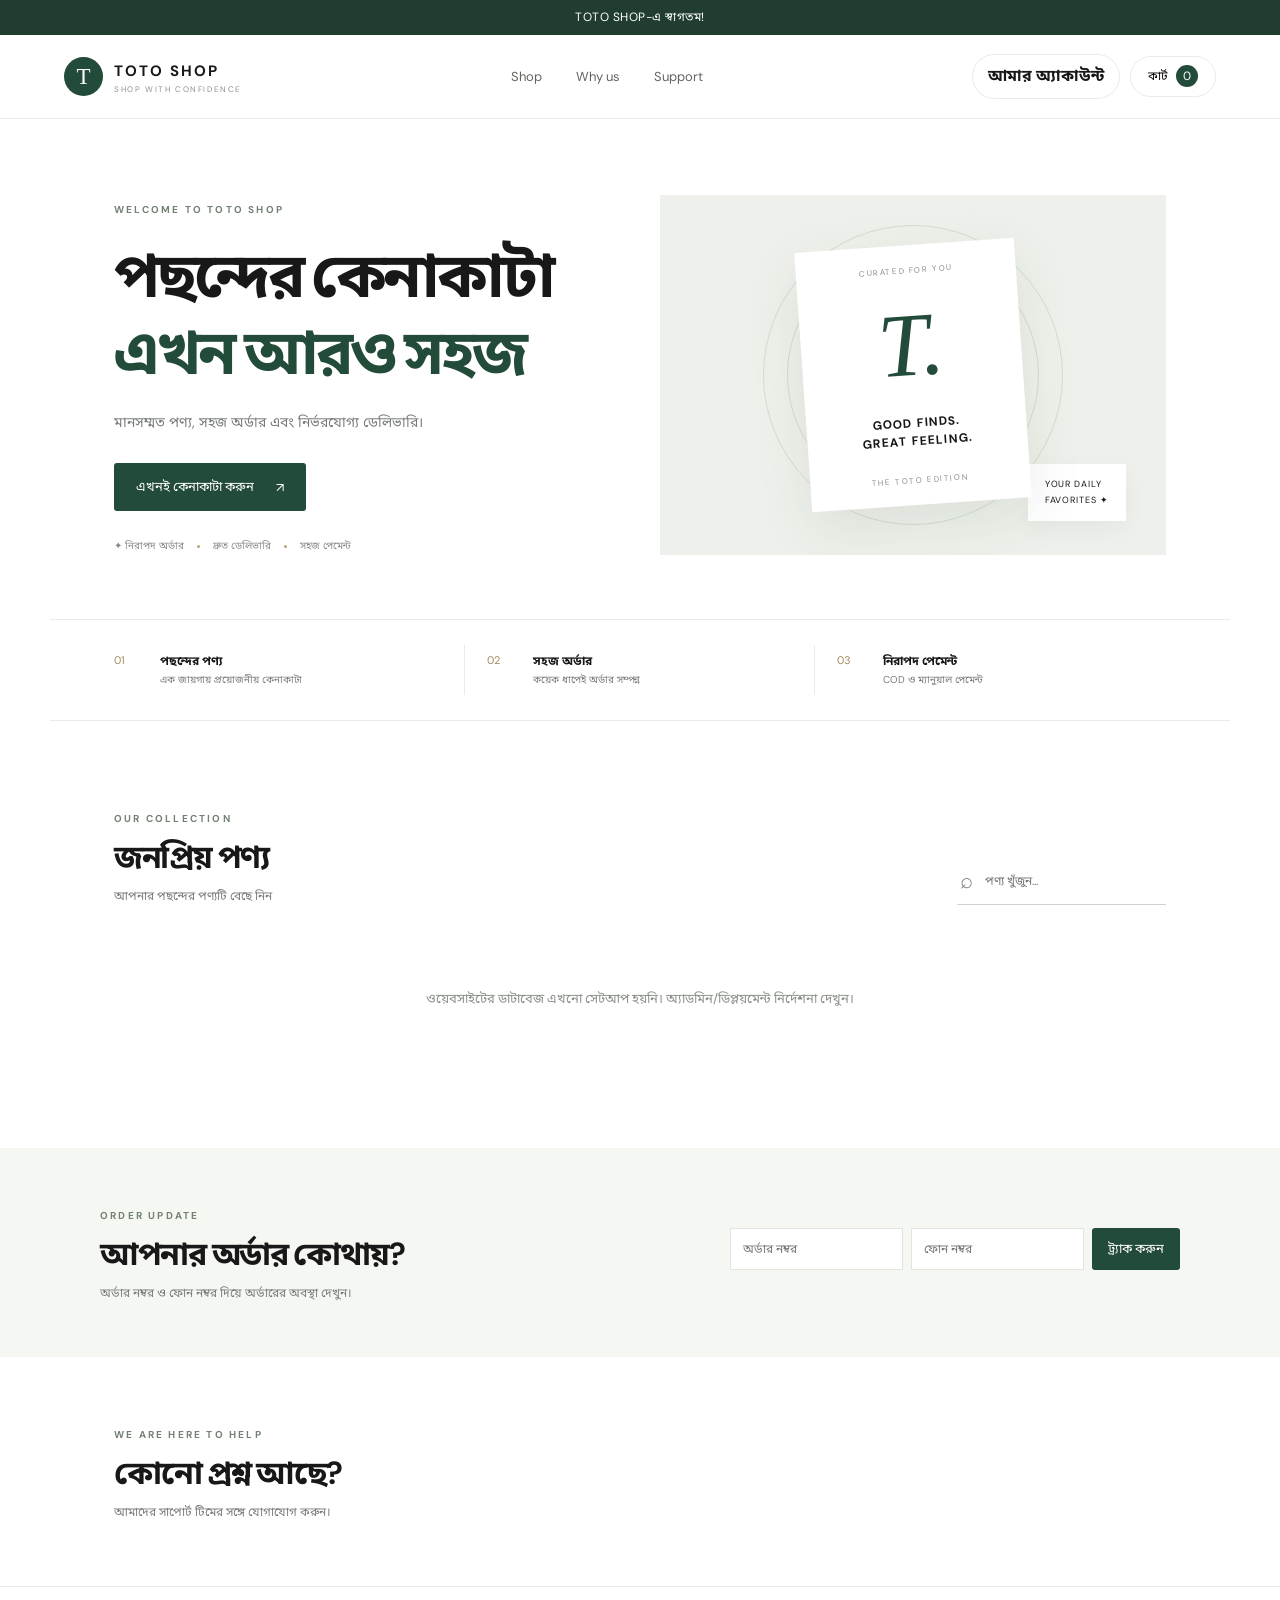
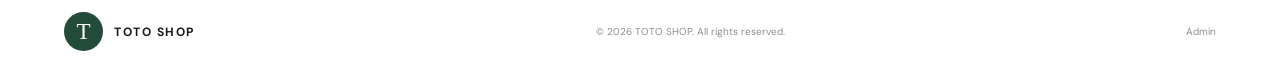
==== Public/index.html @ 0286e753 "Add files via upload" ====
<!doctype html>
<html lang="bn">
<head>
<meta charset="utf-8"><meta name="viewport" content="width=device-width,initial-scale=1">
<meta name="theme-color" content="#ffffff"><meta name="description" content="TOTO SHOP - আপনার পছন্দের অনলাইন শপ">
<title>TOTO SHOP | Online Store</title><link rel="stylesheet" href="./style.css">
</head>
<body>
<div class="announcement" id="announcement">TOTO SHOP-এ স্বাগতম!</div>
<header class="site-header">
  <a class="brand" href="/"><span class="brand-mark">T</span><span><b id="shopName">TOTO SHOP</b><small>SHOP WITH CONFIDENCE</small></span></a>
  <nav><a href="#products">Shop</a><a href="#why">Why us</a><a href="#support">Support</a></nav>
  <div class="header-actions"><button class="account-button" id="accountOpen">আমার অ্যাকাউন্ট</button><button class="cart-button" id="cartOpen">কার্ট <span id="cartCount">0</span></button></div>
</header>
<main>
<section class="hero">
  <div class="hero-copy"><span class="eyebrow">WELCOME TO TOTO SHOP</span><h1 id="heroTitle">পছন্দের কেনাকাটা<br><em>এখন আরও সহজ</em></h1><p id="heroSubtitle">মানসম্মত পণ্য, সহজ অর্ডার এবং নির্ভরযোগ্য ডেলিভারি।</p><a class="primary-btn" href="#products">এখনই কেনাকাটা করুন <span>↗</span></a><div class="hero-trust">✦ নিরাপদ অর্ডার <i></i> দ্রুত ডেলিভারি <i></i> সহজ পেমেন্ট</div></div>
  <div class="hero-art"><div class="art-circle"></div><div class="art-card"><span>CURATED FOR YOU</span><div class="art-glyph">T.</div><strong>GOOD FINDS.<br>GREAT FEELING.</strong><small>THE TOTO EDITION</small></div><div class="floating-tag">YOUR DAILY<br>FAVORITES ✦</div></div>
</section>
<section class="benefits" id="why"><div><span>01</span><b>পছন্দের পণ্য</b><small>এক জায়গায় প্রয়োজনীয় কেনাকাটা</small></div><div><span>02</span><b>সহজ অর্ডার</b><small>কয়েক ধাপেই অর্ডার সম্পন্ন</small></div><div><span>03</span><b>নিরাপদ পেমেন্ট</b><small>COD ও ম্যানুয়াল পেমেন্ট</small></div></section>
<section class="products-section" id="products"><div class="section-heading"><div><span class="eyebrow">OUR COLLECTION</span><h2>জনপ্রিয় পণ্য</h2><p>আপনার পছন্দের পণ্যটি বেছে নিন</p></div><div class="search-wrap"><span>⌕</span><input id="search" placeholder="পণ্য খুঁজুন..."></div></div><div id="productGrid" class="product-grid"><div class="loading">পণ্য লোড হচ্ছে...</div></div></section>
<section class="track-section"><div><span class="eyebrow">ORDER UPDATE</span><h2>আপনার অর্ডার কোথায়?</h2><p>অর্ডার নম্বর ও ফোন নম্বর দিয়ে অর্ডারের অবস্থা দেখুন।</p></div><form id="trackForm" class="track-form"><input name="order_id" placeholder="অর্ডার নম্বর" required><input name="phone" placeholder="ফোন নম্বর" required><button class="primary-btn">ট্র্যাক করুন</button><p id="trackResult"></p></form></section>
<section class="support-section" id="support"><div><span class="eyebrow">WE ARE HERE TO HELP</span><h2>কোনো প্রশ্ন আছে?</h2><p>আমাদের সাপোর্ট টিমের সঙ্গে যোগাযোগ করুন।</p></div><div class="support-links" id="supportLinks"></div></section>
</main>
<footer><a class="brand" href="#"><span class="brand-mark">T</span><b>TOTO SHOP</b></a><span>© <span id="year"></span> TOTO SHOP. All rights reserved.</span><a href="/admin.html">Admin</a></footer>
<div class="overlay" id="overlay"></div>
<aside class="cart-drawer" id="cartDrawer"><div class="drawer-head"><h3>আপনার কার্ট</h3><button class="icon-btn" id="cartClose">×</button></div><div id="cartItems" class="cart-items"></div><div class="cart-bottom"><div class="total-line"><span>সাবটোটাল</span><b id="cartTotal">৳০</b></div><button class="primary-btn full" id="checkoutOpen">অর্ডার করুন</button></div></aside>
<div class="modal" id="checkoutModal"><div class="modal-card"><button class="icon-btn modal-close" id="checkoutClose">×</button><span class="eyebrow">SECURE CHECKOUT</span><h2>অর্ডার সম্পন্ন করুন</h2><form id="checkoutForm">
<label>আপনার নাম<input name="customer_name" required maxlength="100" placeholder="পূর্ণ নাম"></label>
<label>মোবাইল নম্বর<input name="phone" required maxlength="30" placeholder="01XXXXXXXXX"></label>
<label>সম্পূর্ণ ঠিকানা<textarea name="address" required placeholder="বাসা, রোড, এলাকা, জেলা"></textarea></label>
<label>অতিরিক্ত তথ্য <small>(ঐচ্ছিক)</small><textarea name="note" placeholder="ডেলিভারি সংক্রান্ত নির্দেশনা"></textarea></label>
<div class="payment-choices" id="paymentChoices"></div>
<div id="paymentDetails"></div>
<div class="checkout-total"><span>সর্বমোট</span><b id="checkoutTotal">৳০</b></div>
<button class="primary-btn full" type="submit">অর্ডার কনফার্ম করুন</button><p class="form-message" id="checkoutMessage"></p>
</form></div></div>
<div class="modal" id="accountModal"><div class="modal-card account-panel"><button class="icon-btn modal-close" id="accountClose">×</button><div id="accountContent"><span class="eyebrow">CUSTOMER ACCOUNT</span><h2>আমার অ্যাকাউন্ট</h2><p>অ্যাকাউন্টে লগইন করুন অথবা নতুন অ্যাকাউন্ট খুলুন।</p><div class="account-actions"><button id="showLogin">লগইন</button><button id="showRegister">নতুন অ্যাকাউন্ট</button></div><div id="accountFormArea"></div></div></div></div>
<div class="toast" id="toast"></div>
<script src="./app.js"></script>
</body></html>
---- Public/style.css ----
@import url('https://fonts.googleapis.com/css2?family=DM+Sans:wght@400;500;600;700;800&family=Noto+Sans+Bengali:wght@400;500;600;700;800&display=swap');
:root{--ink:#171817;--muted:#777c77;--line:#e9ebe7;--green:#234b3a;--pale:#f4f6f1;--white:#fff;--gold:#c7a66a}
*{box-sizing:border-box}html{scroll-behavior:smooth}body{margin:0;color:var(--ink);background:#fff;font-family:'DM Sans','Noto Sans Bengali',sans-serif}button,input,textarea{font:inherit}a{color:inherit;text-decoration:none}.announcement{text-align:center;background:#203d30;color:white;padding:9px 15px;font-size:12px;letter-spacing:.04em}.site-header{height:84px;padding:0 max(calc((100% - 1180px)/2),5%);display:flex;align-items:center;justify-content:space-between;border-bottom:1px solid var(--line);background:#fff;position:sticky;top:0;z-index:10}.brand{display:flex;align-items:center;gap:11px}.brand-mark{width:39px;height:39px;border-radius:50%;background:var(--green);color:#fff;display:grid;place-items:center;font-family:Georgia;font-size:23px}.brand b{font-size:15px;letter-spacing:.13em}.brand small{display:block;font-size:8px;letter-spacing:.2em;color:#8b9089;margin-top:3px}.site-header nav{display:flex;gap:34px;font-size:13px;color:#60655f}.site-header nav a:hover{color:var(--green)}.cart-button{background:#fff;border:1px solid var(--line);border-radius:30px;padding:11px 17px;font-size:12px;cursor:pointer}.cart-button span{background:var(--green);color:white;border-radius:50%;padding:3px 7px;margin-left:5px}.hero{max-width:1180px;margin:auto;min-height:500px;padding:70px 5% 58px;display:grid;grid-template-columns:1fr 1fr;align-items:center;gap:40px}.eyebrow{font-size:10px;letter-spacing:.22em;color:#738174;font-weight:700}.hero h1{font-size:clamp(38px,5vw,62px);line-height:1.25;letter-spacing:-.045em;margin:19px 0 17px;font-weight:700}.hero h1 em{font-style:normal;color:var(--green)}.hero-copy>p{color:var(--muted);font-size:14px;line-height:1.9;max-width:420px;margin-bottom:28px}.primary-btn{display:inline-flex;justify-content:center;align-items:center;gap:22px;border:0;background:var(--green);color:white;padding:15px 22px;border-radius:3px;font-size:13px;cursor:pointer;transition:.2s}.primary-btn:hover{background:#162e23;transform:translateY(-1px)}.hero-trust{font-size:10px;color:#858a83;margin-top:28px}.hero-trust i{display:inline-block;width:3px;height:3px;background:#b8a477;border-radius:50%;vertical-align:middle;margin:0 10px}.hero-art{height:360px;background:#eef1eb;position:relative;display:grid;place-items:center;overflow:hidden}.art-circle{width:300px;height:300px;border-radius:50%;border:1px solid #d4dbd1;position:absolute}.art-circle:after{content:"";position:absolute;inset:23px;border:1px solid #d4dbd1;border-radius:50%}.art-card{z-index:1;background:#fff;width:220px;height:260px;box-shadow:0 18px 55px #233d2b18;padding:20px;display:flex;flex-direction:column;align-items:center;justify-content:space-between;transform:rotate(-4deg)}.art-card>span,.art-card small{font-size:8px;letter-spacing:.2em;color:#899087}.art-glyph{font:italic 90px Georgia;color:var(--green);line-height:1}.art-card strong{text-align:center;font-size:12px;letter-spacing:.1em;line-height:1.5}.floating-tag{position:absolute;right:8%;bottom:34px;background:#fff;padding:13px 17px;font-size:9px;letter-spacing:.1em;line-height:1.7;box-shadow:0 8px 25px #0000000c}.benefits{max-width:1180px;margin:0 auto;padding:25px 5%;display:grid;grid-template-columns:repeat(3,1fr);border-top:1px solid var(--line);border-bottom:1px solid var(--line)}.benefits>div{padding:8px 22px;border-right:1px solid var(--line);display:grid;grid-template-columns:34px 1fr;gap:3px 12px}.benefits>div:first-child{padding-left:0}.benefits>div:last-child{border:0}.benefits span{grid-row:span 2;color:#a18a60;font-size:11px}.benefits b{font-size:12px}.benefits small{font-size:10px;color:var(--muted)}.products-section{max-width:1180px;margin:auto;padding:85px 5%}.section-heading{display:flex;justify-content:space-between;align-items:end;margin-bottom:30px}.section-heading h2,.track-section h2,.support-section h2{font-size:32px;margin:9px 0 7px;letter-spacing:-.04em}.section-heading p,.track-section p,.support-section p{font-size:12px;color:var(--muted);margin:0}.search-wrap{border-bottom:1px solid #cfd4cd;padding:9px 3px;display:flex;gap:10px;align-items:center}.search-wrap span{font-size:22px;color:#7c847a}.search-wrap input{border:0;outline:0;width:180px;font-size:12px}.product-grid{display:grid;grid-template-columns:repeat(4,1fr);gap:24px}.product-card{min-width:0}.product-image{height:245px;background:#f2f4f0;position:relative;overflow:hidden;display:grid;place-items:center}.product-image img{width:100%;height:100%;object-fit:cover;transition:transform .4s}.product-card:hover .product-image img{transform:scale(1.04)}.product-placeholder{font:italic 52px Georgia;color:#b4beb2}.stock-tag{position:absolute;left:12px;top:12px;background:#fff;padding:6px 9px;font-size:9px}.product-info{padding:14px 0}.product-category{font-size:9px;color:#8c958b;letter-spacing:.12em;text-transform:uppercase}.product-info h3{font-size:14px;margin:7px 0}.product-desc{font-size:11px;color:#858b84;line-height:1.6;min-height:34px}.price-row{display:flex;align-items:center;gap:8px;margin-top:11px}.price-row b{font-size:14px}.old-price{text-decoration:line-through;color:#a3a8a1;font-size:11px}.add-btn{margin-top:12px;width:100%;border:1px solid #dce1da;background:#fff;padding:10px;font-size:11px;cursor:pointer}.add-btn:hover{background:var(--green);color:#fff;border-color:var(--green)}.loading,.empty{grid-column:1/-1;text-align:center;color:#899087;padding:55px 0;font-size:13px}.track-section{background:#f5f7f3;padding:55px max(calc((100% - 1080px)/2),5%);display:flex;justify-content:space-between;gap:35px;align-items:center}.track-form{display:grid;grid-template-columns:1fr 1fr auto;gap:8px;max-width:560px}.track-form input,.modal input,.modal textarea{border:1px solid #e1e5de;padding:12px;font-size:12px;outline:0;width:100%;background:#fff}.track-form .primary-btn{padding:12px 16px}.track-form p{grid-column:1/-1}.support-section{max-width:1180px;margin:auto;padding:65px 5%;display:flex;justify-content:space-between;align-items:center}.support-links{display:flex;gap:10px}.support-links a{border:1px solid var(--line);padding:13px 18px;font-size:12px}.support-links a:hover{border-color:var(--green);color:var(--green)}footer{border-top:1px solid var(--line);padding:25px 5%;display:flex;justify-content:space-between;align-items:center;color:#8a9088;font-size:10px}footer .brand b{font-size:12px;color:var(--ink)}.overlay{position:fixed;inset:0;background:#101b1480;z-index:20;opacity:0;pointer-events:none;transition:.25s}.overlay.show{opacity:1;pointer-events:auto}.cart-drawer{position:fixed;z-index:21;right:0;top:0;height:100%;width:min(420px,100%);background:#fff;transform:translateX(100%);transition:.25s;display:flex;flex-direction:column;padding:25px}.cart-drawer.open{transform:translateX(0)}.drawer-head{display:flex;justify-content:space-between;align-items:center;border-bottom:1px solid var(--line);padding-bottom:15px}.drawer-head h3{margin:0;font-size:19px}.icon-btn{border:0;background:none;font-size:27px;cursor:pointer;color:#666}.cart-items{flex:1;overflow:auto}.cart-item{display:grid;grid-template-columns:1fr auto;gap:8px;padding:17px 0;border-bottom:1px solid var(--line)}.cart-item b{font-size:12px}.cart-item small{display:block;color:#888;margin-top:5px}.qty-controls{display:flex;gap:9px;align-items:center}.qty-controls button{border:1px solid var(--line);background:#fff;width:25px;height:25px;cursor:pointer}.cart-bottom{padding-top:17px}.total-line,.checkout-total{display:flex;justify-content:space-between;padding:12px 0;font-size:13px}.full{width:100%}.modal{position:fixed;inset:0;z-index:30;background:#101b1480;display:none;align-items:center;justify-content:center;padding:18px}.modal.show{display:flex}.modal-card{position:relative;background:#fff;width:min(520px,100%);max-height:92vh;overflow:auto;padding:34px}.modal-card h2{font-size:25px;margin:8px 0 22px}.modal-close{position:absolute;right:18px;top:10px}.modal form label{display:block;font-size:11px;font-weight:600;margin:12px 0}.modal form label input,.modal form label textarea{display:block;margin-top:7px;font-weight:400}.modal textarea{min-height:65px;resize:vertical}.payment-choices{display:grid;grid-template-columns:repeat(3,1fr);gap:7px;margin:17px 0}.payment-option{border:1px solid var(--line);padding:10px;text-align:center;font-size:11px;cursor:pointer}.payment-option.selected{border-color:var(--green);background:#f3f7f2;color:var(--green)}.payment-option input{display:none}.payment-detail{background:#f5f7f3;padding:13px;font-size:11px;line-height:1.8}.payment-detail input{margin-top:8px}.checkout-total{border-top:1px solid var(--line);margin:15px 0;font-size:14px}.form-message{font-size:12px;color:var(--green);line-height:1.6}.toast{position:fixed;bottom:22px;left:50%;transform:translate(-50%,20px);opacity:0;pointer-events:none;background:#203d30;color:#fff;padding:12px 20px;font-size:12px;z-index:50;transition:.2s}.toast.show{opacity:1;transform:translate(-50%,0)}
@media(max-width:800px){.site-header{height:70px}.site-header nav{display:none}.hero{grid-template-columns:1fr;padding-top:45px;gap:25px}.hero-art{height:300px}.benefits{padding:18px 5%}.benefits>div{padding:5px 10px;grid-template-columns:22px 1fr}.benefits small{font-size:9px}.products-section{padding:60px 5%}.product-grid{grid-template-columns:repeat(2,1fr);gap:18px 12px}.product-image{height:210px}.track-section,.support-section{display:block}.track-form{margin-top:22px;grid-template-columns:1fr 1fr}.track-form .primary-btn{grid-column:1/-1}.support-links{margin-top:20px}.support-section{padding:45px 5%}footer{gap:15px;flex-wrap:wrap}}@media(max-width:430px){.brand b{font-size:13px}.hero h1{font-size:39px}.hero-art{height:270px}.art-card{transform:scale(.9) rotate(-4deg)}.benefits>div{display:block;padding:5px 8px}.benefits span{display:block;margin-bottom:5px}.benefits b{font-size:10px}.benefits small{display:none}.section-heading{display:block}.search-wrap{margin-top:18px}.product-image{height:175px}.modal-card{padding:28px 20px}.payment-choices{grid-template-columns:1fr 1fr 1fr}}

/* Customer account additions */
.account-button{border:1px solid var(--line);background:#fff;color:var(--ink);padding:10px 15px;border-radius:999px;font:inherit;font-weight:700;cursor:pointer}
.account-button:hover{border-color:var(--green);color:var(--green)}
.account-panel{max-width:560px;max-height:88vh;overflow:auto}
.account-panel form{display:grid;gap:12px;margin-top:18px}
.account-panel label{display:grid;gap:6px;font-size:14px;font-weight:600}
.account-panel input,.account-panel textarea{width:100%;border:1px solid var(--line);border-radius:12px;padding:12px;font:inherit;background:#fff;color:var(--ink)}
.account-actions{display:flex;gap:10px;flex-wrap:wrap;margin-top:16px}
.account-actions button,.account-switch{border:0;background:transparent;color:var(--green);font:inherit;font-weight:700;cursor:pointer;padding:8px 0}
.account-order{border:1px solid var(--line);border-radius:14px;padding:14px;margin:12px 0}
.account-order-head{display:flex;justify-content:space-between;gap:10px;flex-wrap:wrap;font-weight:700}
.account-order small{color:var(--muted)}
.account-order-items{font-size:13px;color:var(--muted);margin:8px 0}
.account-message{color:#b33;font-size:13px;min-height:18px}
@media(max-width:620px){.site-header nav{display:none}.account-button{padding:9px 11px;font-size:13px}.brand small{display:none}}
.header-actions{display:flex;align-items:center;gap:10px}
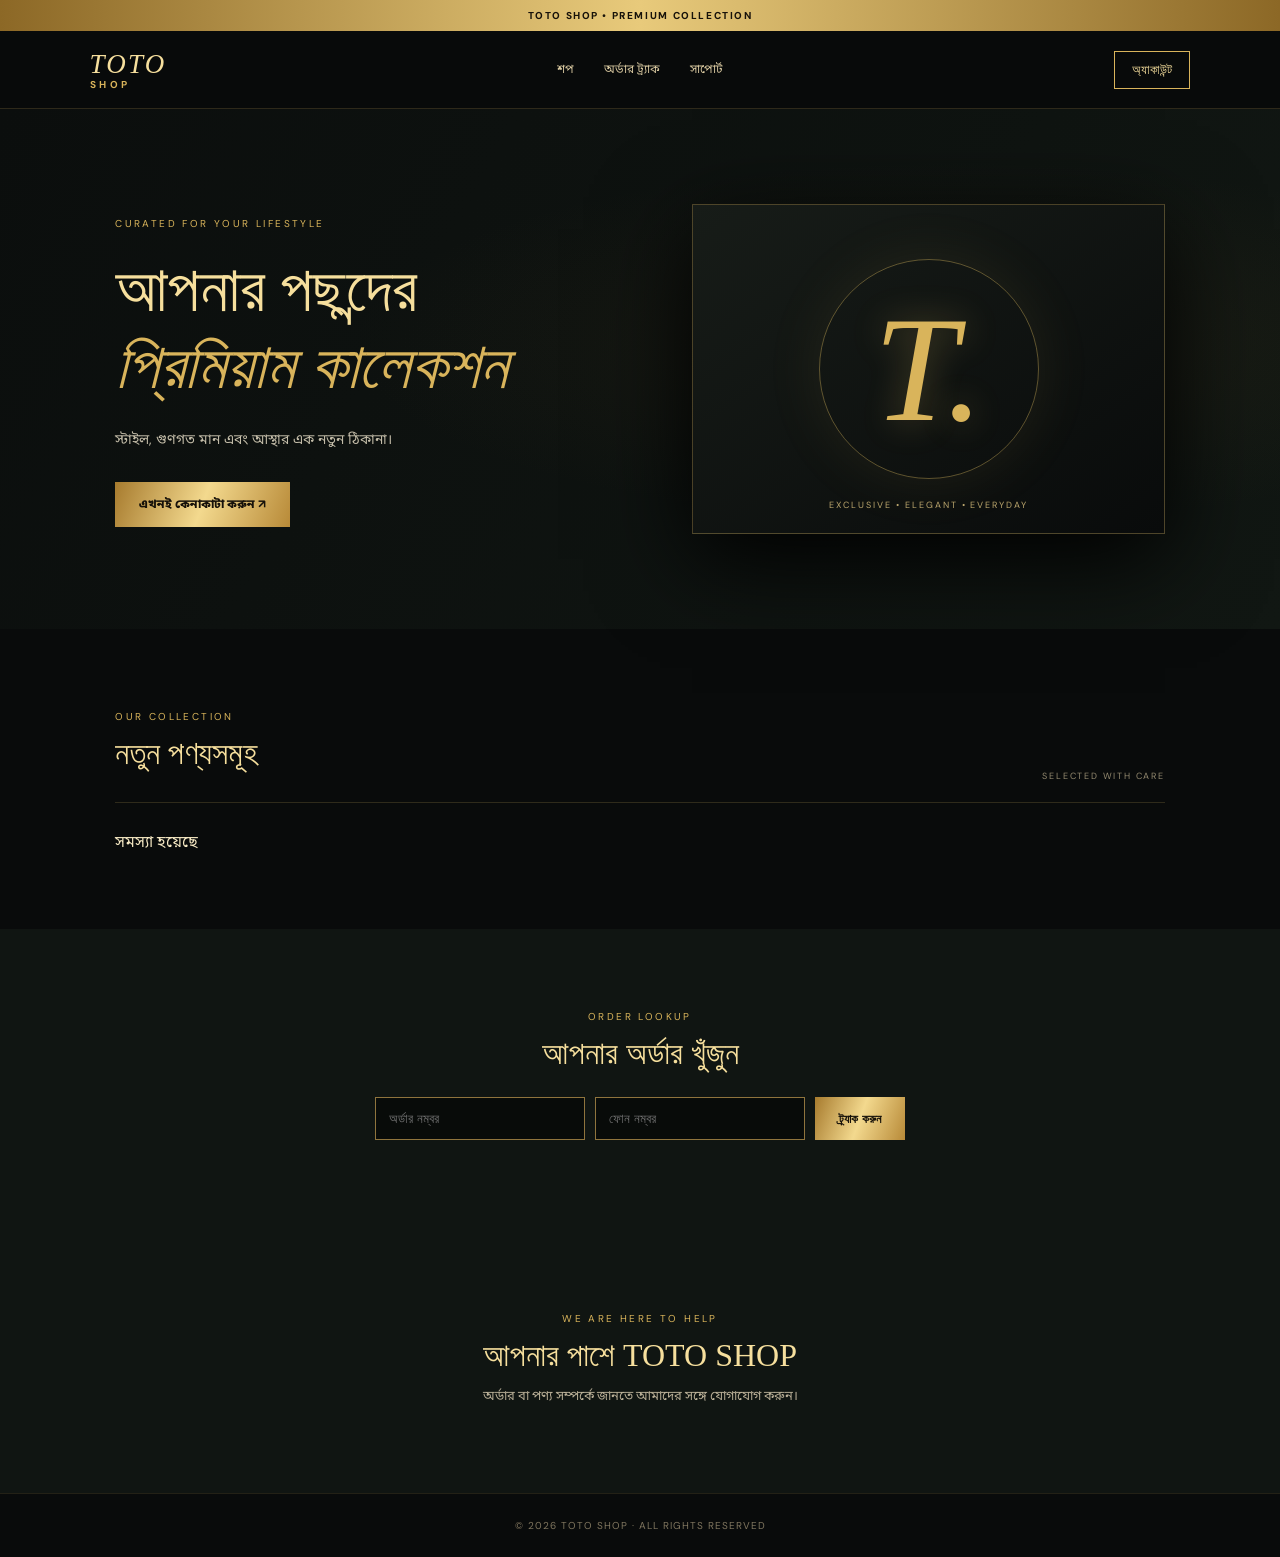
==== commit d6490213: "Add files via upload" ====
--- a/Public/index.html
+++ b/Public/index.html
@@ -1,41 +1 @@
-<!doctype html>
-<html lang="bn">
-<head>
-<meta charset="utf-8"><meta name="viewport" content="width=device-width,initial-scale=1">
-<meta name="theme-color" content="#ffffff"><meta name="description" content="TOTO SHOP - আপনার পছন্দের অনলাইন শপ">
-<title>TOTO SHOP | Online Store</title><link rel="stylesheet" href="./style.css">
-</head>
-<body>
-<div class="announcement" id="announcement">TOTO SHOP-এ স্বাগতম!</div>
-<header class="site-header">
-  <a class="brand" href="/"><span class="brand-mark">T</span><span><b id="shopName">TOTO SHOP</b><small>SHOP WITH CONFIDENCE</small></span></a>
-  <nav><a href="#products">Shop</a><a href="#why">Why us</a><a href="#support">Support</a></nav>
-  <div class="header-actions"><button class="account-button" id="accountOpen">আমার অ্যাকাউন্ট</button><button class="cart-button" id="cartOpen">কার্ট <span id="cartCount">0</span></button></div>
-</header>
-<main>
-<section class="hero">
-  <div class="hero-copy"><span class="eyebrow">WELCOME TO TOTO SHOP</span><h1 id="heroTitle">পছন্দের কেনাকাটা<br><em>এখন আরও সহজ</em></h1><p id="heroSubtitle">মানসম্মত পণ্য, সহজ অর্ডার এবং নির্ভরযোগ্য ডেলিভারি।</p><a class="primary-btn" href="#products">এখনই কেনাকাটা করুন <span>↗</span></a><div class="hero-trust">✦ নিরাপদ অর্ডার <i></i> দ্রুত ডেলিভারি <i></i> সহজ পেমেন্ট</div></div>
-  <div class="hero-art"><div class="art-circle"></div><div class="art-card"><span>CURATED FOR YOU</span><div class="art-glyph">T.</div><strong>GOOD FINDS.<br>GREAT FEELING.</strong><small>THE TOTO EDITION</small></div><div class="floating-tag">YOUR DAILY<br>FAVORITES ✦</div></div>
-</section>
-<section class="benefits" id="why"><div><span>01</span><b>পছন্দের পণ্য</b><small>এক জায়গায় প্রয়োজনীয় কেনাকাটা</small></div><div><span>02</span><b>সহজ অর্ডার</b><small>কয়েক ধাপেই অর্ডার সম্পন্ন</small></div><div><span>03</span><b>নিরাপদ পেমেন্ট</b><small>COD ও ম্যানুয়াল পেমেন্ট</small></div></section>
-<section class="products-section" id="products"><div class="section-heading"><div><span class="eyebrow">OUR COLLECTION</span><h2>জনপ্রিয় পণ্য</h2><p>আপনার পছন্দের পণ্যটি বেছে নিন</p></div><div class="search-wrap"><span>⌕</span><input id="search" placeholder="পণ্য খুঁজুন..."></div></div><div id="productGrid" class="product-grid"><div class="loading">পণ্য লোড হচ্ছে...</div></div></section>
-<section class="track-section"><div><span class="eyebrow">ORDER UPDATE</span><h2>আপনার অর্ডার কোথায়?</h2><p>অর্ডার নম্বর ও ফোন নম্বর দিয়ে অর্ডারের অবস্থা দেখুন।</p></div><form id="trackForm" class="track-form"><input name="order_id" placeholder="অর্ডার নম্বর" required><input name="phone" placeholder="ফোন নম্বর" required><button class="primary-btn">ট্র্যাক করুন</button><p id="trackResult"></p></form></section>
-<section class="support-section" id="support"><div><span class="eyebrow">WE ARE HERE TO HELP</span><h2>কোনো প্রশ্ন আছে?</h2><p>আমাদের সাপোর্ট টিমের সঙ্গে যোগাযোগ করুন।</p></div><div class="support-links" id="supportLinks"></div></section>
-</main>
-<footer><a class="brand" href="#"><span class="brand-mark">T</span><b>TOTO SHOP</b></a><span>© <span id="year"></span> TOTO SHOP. All rights reserved.</span><a href="/admin.html">Admin</a></footer>
-<div class="overlay" id="overlay"></div>
-<aside class="cart-drawer" id="cartDrawer"><div class="drawer-head"><h3>আপনার কার্ট</h3><button class="icon-btn" id="cartClose">×</button></div><div id="cartItems" class="cart-items"></div><div class="cart-bottom"><div class="total-line"><span>সাবটোটাল</span><b id="cartTotal">৳০</b></div><button class="primary-btn full" id="checkoutOpen">অর্ডার করুন</button></div></aside>
-<div class="modal" id="checkoutModal"><div class="modal-card"><button class="icon-btn modal-close" id="checkoutClose">×</button><span class="eyebrow">SECURE CHECKOUT</span><h2>অর্ডার সম্পন্ন করুন</h2><form id="checkoutForm">
-<label>আপনার নাম<input name="customer_name" required maxlength="100" placeholder="পূর্ণ নাম"></label>
-<label>মোবাইল নম্বর<input name="phone" required maxlength="30" placeholder="01XXXXXXXXX"></label>
-<label>সম্পূর্ণ ঠিকানা<textarea name="address" required placeholder="বাসা, রোড, এলাকা, জেলা"></textarea></label>
-<label>অতিরিক্ত তথ্য <small>(ঐচ্ছিক)</small><textarea name="note" placeholder="ডেলিভারি সংক্রান্ত নির্দেশনা"></textarea></label>
-<div class="payment-choices" id="paymentChoices"></div>
-<div id="paymentDetails"></div>
-<div class="checkout-total"><span>সর্বমোট</span><b id="checkoutTotal">৳০</b></div>
-<button class="primary-btn full" type="submit">অর্ডার কনফার্ম করুন</button><p class="form-message" id="checkoutMessage"></p>
-</form></div></div>
-<div class="modal" id="accountModal"><div class="modal-card account-panel"><button class="icon-btn modal-close" id="accountClose">×</button><div id="accountContent"><span class="eyebrow">CUSTOMER ACCOUNT</span><h2>আমার অ্যাকাউন্ট</h2><p>অ্যাকাউন্টে লগইন করুন অথবা নতুন অ্যাকাউন্ট খুলুন।</p><div class="account-actions"><button id="showLogin">লগইন</button><button id="showRegister">নতুন অ্যাকাউন্ট</button></div><div id="accountFormArea"></div></div></div></div>
-<div class="toast" id="toast"></div>
-<script src="./app.js"></script>
-</body></html>
+<!doctype html><html lang="bn"><head><meta charset="utf-8"><meta name="viewport" content="width=device-width,initial-scale=1"><title>TOTO SHOP — Premium Store</title><link rel="stylesheet" href="./shop.css"></head><body><div class="announce" id="announcement">TOTO SHOP • PREMIUM COLLECTION</div><header><a class="brand" href="/">TOTO<span>SHOP</span></a><nav><a href="#products">শপ</a><a href="#track">অর্ডার ট্র্যাক</a><a href="#support">সাপোর্ট</a></nav><button id="accountBtn" class="outline">অ্যাকাউন্ট</button></header><main><section class="hero"><div class="hero-copy"><small>CURATED FOR YOUR LIFESTYLE</small><h1 id="heroTitle">আপনার পছন্দের<br><em>প্রিমিয়াম কালেকশন</em></h1><p id="heroSubtitle">স্টাইল, গুণগত মান এবং আস্থার এক নতুন ঠিকানা।</p><a class="goldbtn" href="#products">এখনই কেনাকাটা করুন ↗</a></div><div class="hero-art"><div class="halo"></div><div class="hero-mark">T.</div><span>EXCLUSIVE • ELEGANT • EVERYDAY</span></div></section><section class="section" id="products"><div class="section-head"><div><small>OUR COLLECTION</small><h2>নতুন পণ্যসমূহ</h2></div><span>SELECTED WITH CARE</span></div><div id="productGrid" class="product-grid">লোড হচ্ছে...</div></section><section class="section track" id="track"><small>ORDER LOOKUP</small><h2>আপনার অর্ডার খুঁজুন</h2><form id="trackForm"><input name="order_id" placeholder="অর্ডার নম্বর" required><input name="phone" placeholder="ফোন নম্বর" required><button class="goldbtn">ট্র্যাক করুন</button></form><p id="trackResult"></p></section><section class="section support" id="support"><small>WE ARE HERE TO HELP</small><h2>আপনার পাশে TOTO SHOP</h2><p>অর্ডার বা পণ্য সম্পর্কে জানতে আমাদের সঙ্গে যোগাযোগ করুন।</p><div id="supportLinks"></div></section></main><footer>© <span id="year"></span> TOTO SHOP · ALL RIGHTS RESERVED</footer><dialog id="accountDialog"><form method="dialog"><button class="close">×</button></form><h2>কাস্টমার অ্যাকাউন্ট</h2><div class="tabs"><button data-mode="login" class="chosen">লগইন</button><button data-mode="register">নতুন অ্যাকাউন্ট</button></div><form id="customerForm"><input name="name" placeholder="আপনার নাম" hidden><input name="phone" placeholder="ফোন নম্বর" required><input name="address" placeholder="ঠিকানা" hidden><input name="password" type="password" placeholder="পাসওয়ার্ড (কমপক্ষে ৮ অক্ষর)" required><button class="goldbtn">প্রবেশ করুন</button></form><p id="accountMsg"></p><button id="customerLogout" class="outline" hidden>লগআউট</button></dialog><script src="./shop.js"></script></body></html>
--- a/Public/shop.css
+++ b/Public/shop.css
@@ -0,0 +1 @@
+@import url('https://fonts.googleapis.com/css2?family=DM+Sans:wght@400;500;600;700;800&family=Noto+Sans+Bengali:wght@400;500;600;700&display=swap');:root{--gold:#d9b45b;--gold2:#f6df9d;--dark:#090b0b;--panel:#121716;--muted:#a6a08e}*{box-sizing:border-box}html{scroll-behavior:smooth}body{margin:0;background:var(--dark);color:#f5e8c3;font-family:'DM Sans','Noto Sans Bengali',sans-serif}.announce{text-align:center;background:linear-gradient(90deg,#8c6826,#e8ca7b,#8c6826);color:#17120a;padding:9px;font-size:10px;letter-spacing:.16em;font-weight:800}header{height:78px;padding:0 7%;display:flex;align-items:center;justify-content:space-between;border-bottom:1px solid #c7a65a33;background:#090b0bf2;position:sticky;top:0;z-index:5}.brand{font:italic 27px Georgia;color:var(--gold2);text-decoration:none;letter-spacing:.08em}.brand span{font:700 10px 'DM Sans';display:block;letter-spacing:.35em;color:var(--gold);margin-top:-2px}nav{display:flex;gap:30px}nav a{color:#d7c79f;text-decoration:none;font-size:12px}.outline{border:1px solid var(--gold);background:transparent;color:var(--gold2);padding:10px 17px;cursor:pointer}.hero{min-height:520px;padding:70px 9%;display:grid;grid-template-columns:1.1fr .9fr;align-items:center;background:radial-gradient(ellipse at 75% 45%,#6b51251f,transparent 45%),linear-gradient(120deg,#0b0e0d,#111713)}.hero-copy small,.section small{font-size:10px;letter-spacing:.24em;color:var(--gold)}h1{font:500 clamp(36px,5vw,64px)/1.2 Georgia,serif;margin:20px 0;color:var(--gold2)}h1 em{color:var(--gold);font-style:italic}.hero-copy p{color:#c4bda9;font-size:14px;line-height:1.9;max-width:430px;margin-bottom:30px}.goldbtn{display:inline-block;background:linear-gradient(110deg,#a77b2e,#f3d98e,#b88a38);border:0;color:#17120a;padding:14px 24px;font-weight:800;font-size:12px;text-decoration:none;cursor:pointer}.hero-art{height:330px;border:1px solid #c8a95b55;display:grid;place-items:center;position:relative;background:linear-gradient(145deg,#171c18,#090b0b);box-shadow:0 25px 90px #000}.halo{position:absolute;width:220px;height:220px;border:1px solid #d8b65d66;border-radius:50%;box-shadow:0 0 60px #d8b65d16}.hero-mark{font:italic 150px Georgia;color:var(--gold);text-shadow:0 0 35px #d8b65d55}.hero-art span{position:absolute;bottom:22px;font-size:9px;letter-spacing:.22em;color:#bba66d}.section{padding:75px 9%}.section-head{display:flex;justify-content:space-between;align-items:end;border-bottom:1px solid #c8a95b33;padding-bottom:20px;margin-bottom:28px}.section-head small{color:var(--gold)}h2{font:500 32px Georgia;color:var(--gold2);margin:10px 0}.section-head>span{font-size:9px;letter-spacing:.2em;color:#93896f}.product-grid{display:grid;grid-template-columns:repeat(3,1fr);gap:20px}.product{background:#111614;border:1px solid #c8a95b2b;padding:13px}.product img{width:100%;height:220px;object-fit:cover;background:#222}.product h3{font-size:14px;color:var(--gold2);margin:14px 0 5px}.product p{font-size:11px;color:#aaa18d;min-height:30px}.price{color:var(--gold);font-weight:800}.old{color:#827b69;text-decoration:line-through;font-size:11px;margin-left:8px}.buy{display:block;text-align:center;margin-top:14px;background:#cda64e;color:#17120a;padding:10px;text-decoration:none;font-size:11px;font-weight:800}.track,.support{text-align:center;background:#101512}.track form{display:flex;gap:10px;justify-content:center;flex-wrap:wrap;margin-top:25px}.track input,#customerForm input{padding:13px;background:#080b09;border:1px solid #8f743d;color:#f8e7bd;min-width:210px}.support p{color:#b8ae96;font-size:13px}#supportLinks a{color:var(--gold);margin:10px;text-decoration:none}footer{text-align:center;padding:25px;color:#80765f;font-size:10px;letter-spacing:.1em;border-top:1px solid #c8a95b22}dialog{background:#111714;color:#f5e8c3;border:1px solid var(--gold);padding:28px;width:min(420px,92%)}dialog::backdrop{background:#000b}dialog h2{font-size:25px}.close{float:right;background:none;border:0;color:var(--gold);font-size:25px}.tabs{display:flex;gap:10px;margin:18px 0}.tabs button{background:none;border:1px solid #806637;color:#c9b987;padding:8px 16px}.tabs .chosen{background:#cda64e;color:#15110a}#customerForm{display:grid;gap:12px}#customerForm input{width:100%}#customerForm [hidden]{display:none}#accountMsg,#trackResult{color:var(--gold)}@media(max-width:700px){header{padding:0 4%;height:68px}nav{gap:10px}nav a{font-size:10px}.hero{grid-template-columns:1fr;padding:55px 7%;gap:35px}.hero-art{height:230px}.hero-mark{font-size:110px}.section{padding:55px 6%}.product-grid{grid-template-columns:1fr 1fr;gap:10px}.product{padding:8px}.product img{height:150px}.section-head>span{display:none}}@media(max-width:420px){nav a:nth-child(3){display:none}.product-grid{grid-template-columns:1fr}}
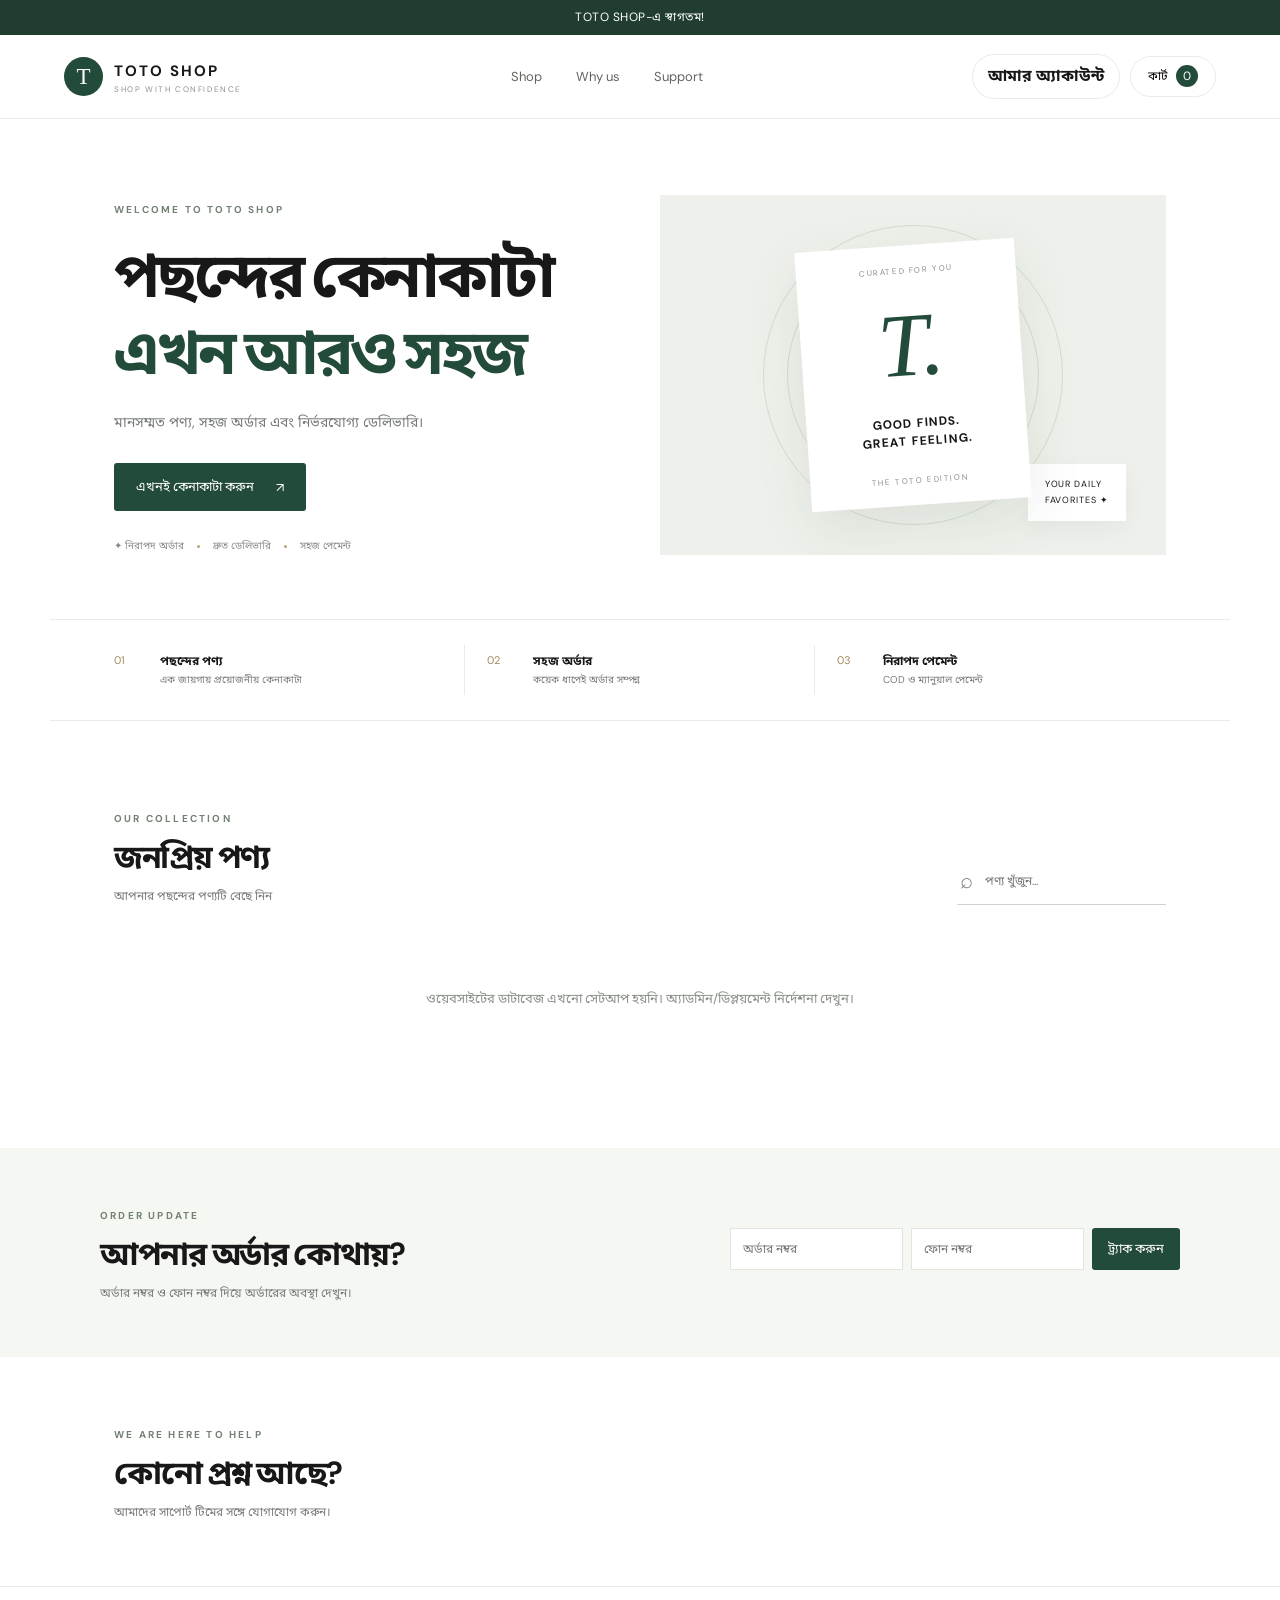
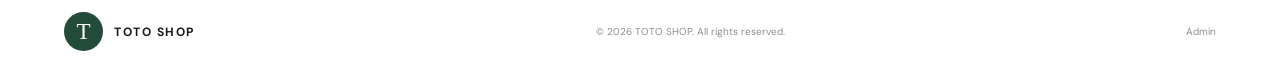
==== commit b9fae030: "Add files via upload" ====
--- a/Public/index.html
+++ b/Public/index.html
@@ -1 +1,41 @@
-<!doctype html><html lang="bn"><head><meta charset="utf-8"><meta name="viewport" content="width=device-width,initial-scale=1"><title>TOTO SHOP — Premium Store</title><link rel="stylesheet" href="./shop.css"></head><body><div class="announce" id="announcement">TOTO SHOP • PREMIUM COLLECTION</div><header><a class="brand" href="/">TOTO<span>SHOP</span></a><nav><a href="#products">শপ</a><a href="#track">অর্ডার ট্র্যাক</a><a href="#support">সাপোর্ট</a></nav><button id="accountBtn" class="outline">অ্যাকাউন্ট</button></header><main><section class="hero"><div class="hero-copy"><small>CURATED FOR YOUR LIFESTYLE</small><h1 id="heroTitle">আপনার পছন্দের<br><em>প্রিমিয়াম কালেকশন</em></h1><p id="heroSubtitle">স্টাইল, গুণগত মান এবং আস্থার এক নতুন ঠিকানা।</p><a class="goldbtn" href="#products">এখনই কেনাকাটা করুন ↗</a></div><div class="hero-art"><div class="halo"></div><div class="hero-mark">T.</div><span>EXCLUSIVE • ELEGANT • EVERYDAY</span></div></section><section class="section" id="products"><div class="section-head"><div><small>OUR COLLECTION</small><h2>নতুন পণ্যসমূহ</h2></div><span>SELECTED WITH CARE</span></div><div id="productGrid" class="product-grid">লোড হচ্ছে...</div></section><section class="section track" id="track"><small>ORDER LOOKUP</small><h2>আপনার অর্ডার খুঁজুন</h2><form id="trackForm"><input name="order_id" placeholder="অর্ডার নম্বর" required><input name="phone" placeholder="ফোন নম্বর" required><button class="goldbtn">ট্র্যাক করুন</button></form><p id="trackResult"></p></section><section class="section support" id="support"><small>WE ARE HERE TO HELP</small><h2>আপনার পাশে TOTO SHOP</h2><p>অর্ডার বা পণ্য সম্পর্কে জানতে আমাদের সঙ্গে যোগাযোগ করুন।</p><div id="supportLinks"></div></section></main><footer>© <span id="year"></span> TOTO SHOP · ALL RIGHTS RESERVED</footer><dialog id="accountDialog"><form method="dialog"><button class="close">×</button></form><h2>কাস্টমার অ্যাকাউন্ট</h2><div class="tabs"><button data-mode="login" class="chosen">লগইন</button><button data-mode="register">নতুন অ্যাকাউন্ট</button></div><form id="customerForm"><input name="name" placeholder="আপনার নাম" hidden><input name="phone" placeholder="ফোন নম্বর" required><input name="address" placeholder="ঠিকানা" hidden><input name="password" type="password" placeholder="পাসওয়ার্ড (কমপক্ষে ৮ অক্ষর)" required><button class="goldbtn">প্রবেশ করুন</button></form><p id="accountMsg"></p><button id="customerLogout" class="outline" hidden>লগআউট</button></dialog><script src="./shop.js"></script></body></html>+<!doctype html>
+<html lang="bn">
+<head>
+<meta charset="utf-8"><meta name="viewport" content="width=device-width,initial-scale=1">
+<meta name="theme-color" content="#ffffff"><meta name="description" content="TOTO SHOP - আপনার পছন্দের অনলাইন শপ">
+<title>TOTO SHOP | Online Store</title><link rel="stylesheet" href="./style.css">
+</head>
+<body>
+<div class="announcement" id="announcement">TOTO SHOP-এ স্বাগতম!</div>
+<header class="site-header">
+  <a class="brand" href="/"><span class="brand-mark">T</span><span><b id="shopName">TOTO SHOP</b><small>SHOP WITH CONFIDENCE</small></span></a>
+  <nav><a href="#products">Shop</a><a href="#why">Why us</a><a href="#support">Support</a></nav>
+  <div class="header-actions"><button class="account-button" id="accountOpen">আমার অ্যাকাউন্ট</button><button class="cart-button" id="cartOpen">কার্ট <span id="cartCount">0</span></button></div>
+</header>
+<main>
+<section class="hero">
+  <div class="hero-copy"><span class="eyebrow">WELCOME TO TOTO SHOP</span><h1 id="heroTitle">পছন্দের কেনাকাটা<br><em>এখন আরও সহজ</em></h1><p id="heroSubtitle">মানসম্মত পণ্য, সহজ অর্ডার এবং নির্ভরযোগ্য ডেলিভারি।</p><a class="primary-btn" href="#products">এখনই কেনাকাটা করুন <span>↗</span></a><div class="hero-trust">✦ নিরাপদ অর্ডার <i></i> দ্রুত ডেলিভারি <i></i> সহজ পেমেন্ট</div></div>
+  <div class="hero-art"><div class="art-circle"></div><div class="art-card"><span>CURATED FOR YOU</span><div class="art-glyph">T.</div><strong>GOOD FINDS.<br>GREAT FEELING.</strong><small>THE TOTO EDITION</small></div><div class="floating-tag">YOUR DAILY<br>FAVORITES ✦</div></div>
+</section>
+<section class="benefits" id="why"><div><span>01</span><b>পছন্দের পণ্য</b><small>এক জায়গায় প্রয়োজনীয় কেনাকাটা</small></div><div><span>02</span><b>সহজ অর্ডার</b><small>কয়েক ধাপেই অর্ডার সম্পন্ন</small></div><div><span>03</span><b>নিরাপদ পেমেন্ট</b><small>COD ও ম্যানুয়াল পেমেন্ট</small></div></section>
+<section class="products-section" id="products"><div class="section-heading"><div><span class="eyebrow">OUR COLLECTION</span><h2>জনপ্রিয় পণ্য</h2><p>আপনার পছন্দের পণ্যটি বেছে নিন</p></div><div class="search-wrap"><span>⌕</span><input id="search" placeholder="পণ্য খুঁজুন..."></div></div><div id="productGrid" class="product-grid"><div class="loading">পণ্য লোড হচ্ছে...</div></div></section>
+<section class="track-section"><div><span class="eyebrow">ORDER UPDATE</span><h2>আপনার অর্ডার কোথায়?</h2><p>অর্ডার নম্বর ও ফোন নম্বর দিয়ে অর্ডারের অবস্থা দেখুন।</p></div><form id="trackForm" class="track-form"><input name="order_id" placeholder="অর্ডার নম্বর" required><input name="phone" placeholder="ফোন নম্বর" required><button class="primary-btn">ট্র্যাক করুন</button><p id="trackResult"></p></form></section>
+<section class="support-section" id="support"><div><span class="eyebrow">WE ARE HERE TO HELP</span><h2>কোনো প্রশ্ন আছে?</h2><p>আমাদের সাপোর্ট টিমের সঙ্গে যোগাযোগ করুন।</p></div><div class="support-links" id="supportLinks"></div></section>
+</main>
+<footer><a class="brand" href="#"><span class="brand-mark">T</span><b>TOTO SHOP</b></a><span>© <span id="year"></span> TOTO SHOP. All rights reserved.</span><a href="/admin.html">Admin</a></footer>
+<div class="overlay" id="overlay"></div>
+<aside class="cart-drawer" id="cartDrawer"><div class="drawer-head"><h3>আপনার কার্ট</h3><button class="icon-btn" id="cartClose">×</button></div><div id="cartItems" class="cart-items"></div><div class="cart-bottom"><div class="total-line"><span>সাবটোটাল</span><b id="cartTotal">৳০</b></div><button class="primary-btn full" id="checkoutOpen">অর্ডার করুন</button></div></aside>
+<div class="modal" id="checkoutModal"><div class="modal-card"><button class="icon-btn modal-close" id="checkoutClose">×</button><span class="eyebrow">SECURE CHECKOUT</span><h2>অর্ডার সম্পন্ন করুন</h2><form id="checkoutForm">
+<label>আপনার নাম<input name="customer_name" required maxlength="100" placeholder="পূর্ণ নাম"></label>
+<label>মোবাইল নম্বর<input name="phone" required maxlength="30" placeholder="01XXXXXXXXX"></label>
+<label>সম্পূর্ণ ঠিকানা<textarea name="address" required placeholder="বাসা, রোড, এলাকা, জেলা"></textarea></label>
+<label>অতিরিক্ত তথ্য <small>(ঐচ্ছিক)</small><textarea name="note" placeholder="ডেলিভারি সংক্রান্ত নির্দেশনা"></textarea></label>
+<div class="payment-choices" id="paymentChoices"></div>
+<div id="paymentDetails"></div>
+<div class="checkout-total"><span>সর্বমোট</span><b id="checkoutTotal">৳০</b></div>
+<button class="primary-btn full" type="submit">অর্ডার কনফার্ম করুন</button><p class="form-message" id="checkoutMessage"></p>
+</form></div></div>
+<div class="modal" id="accountModal"><div class="modal-card account-panel"><button class="icon-btn modal-close" id="accountClose">×</button><div id="accountContent"><span class="eyebrow">CUSTOMER ACCOUNT</span><h2>আমার অ্যাকাউন্ট</h2><p>অ্যাকাউন্টে লগইন করুন অথবা নতুন অ্যাকাউন্ট খুলুন।</p><div class="account-actions"><button id="showLogin">লগইন</button><button id="showRegister">নতুন অ্যাকাউন্ট</button></div><div id="accountFormArea"></div></div></div></div>
+<div class="toast" id="toast"></div>
+<script src="./app.js"></script>
+</body></html>
--- a/Public/style.css
+++ b/Public/style.css
@@ -0,0 +1,21 @@
+@import url('https://fonts.googleapis.com/css2?family=DM+Sans:wght@400;500;600;700;800&family=Noto+Sans+Bengali:wght@400;500;600;700;800&display=swap');
+:root{--ink:#171817;--muted:#777c77;--line:#e9ebe7;--green:#234b3a;--pale:#f4f6f1;--white:#fff;--gold:#c7a66a}
+*{box-sizing:border-box}html{scroll-behavior:smooth}body{margin:0;color:var(--ink);background:#fff;font-family:'DM Sans','Noto Sans Bengali',sans-serif}button,input,textarea{font:inherit}a{color:inherit;text-decoration:none}.announcement{text-align:center;background:#203d30;color:white;padding:9px 15px;font-size:12px;letter-spacing:.04em}.site-header{height:84px;padding:0 max(calc((100% - 1180px)/2),5%);display:flex;align-items:center;justify-content:space-between;border-bottom:1px solid var(--line);background:#fff;position:sticky;top:0;z-index:10}.brand{display:flex;align-items:center;gap:11px}.brand-mark{width:39px;height:39px;border-radius:50%;background:var(--green);color:#fff;display:grid;place-items:center;font-family:Georgia;font-size:23px}.brand b{font-size:15px;letter-spacing:.13em}.brand small{display:block;font-size:8px;letter-spacing:.2em;color:#8b9089;margin-top:3px}.site-header nav{display:flex;gap:34px;font-size:13px;color:#60655f}.site-header nav a:hover{color:var(--green)}.cart-button{background:#fff;border:1px solid var(--line);border-radius:30px;padding:11px 17px;font-size:12px;cursor:pointer}.cart-button span{background:var(--green);color:white;border-radius:50%;padding:3px 7px;margin-left:5px}.hero{max-width:1180px;margin:auto;min-height:500px;padding:70px 5% 58px;display:grid;grid-template-columns:1fr 1fr;align-items:center;gap:40px}.eyebrow{font-size:10px;letter-spacing:.22em;color:#738174;font-weight:700}.hero h1{font-size:clamp(38px,5vw,62px);line-height:1.25;letter-spacing:-.045em;margin:19px 0 17px;font-weight:700}.hero h1 em{font-style:normal;color:var(--green)}.hero-copy>p{color:var(--muted);font-size:14px;line-height:1.9;max-width:420px;margin-bottom:28px}.primary-btn{display:inline-flex;justify-content:center;align-items:center;gap:22px;border:0;background:var(--green);color:white;padding:15px 22px;border-radius:3px;font-size:13px;cursor:pointer;transition:.2s}.primary-btn:hover{background:#162e23;transform:translateY(-1px)}.hero-trust{font-size:10px;color:#858a83;margin-top:28px}.hero-trust i{display:inline-block;width:3px;height:3px;background:#b8a477;border-radius:50%;vertical-align:middle;margin:0 10px}.hero-art{height:360px;background:#eef1eb;position:relative;display:grid;place-items:center;overflow:hidden}.art-circle{width:300px;height:300px;border-radius:50%;border:1px solid #d4dbd1;position:absolute}.art-circle:after{content:"";position:absolute;inset:23px;border:1px solid #d4dbd1;border-radius:50%}.art-card{z-index:1;background:#fff;width:220px;height:260px;box-shadow:0 18px 55px #233d2b18;padding:20px;display:flex;flex-direction:column;align-items:center;justify-content:space-between;transform:rotate(-4deg)}.art-card>span,.art-card small{font-size:8px;letter-spacing:.2em;color:#899087}.art-glyph{font:italic 90px Georgia;color:var(--green);line-height:1}.art-card strong{text-align:center;font-size:12px;letter-spacing:.1em;line-height:1.5}.floating-tag{position:absolute;right:8%;bottom:34px;background:#fff;padding:13px 17px;font-size:9px;letter-spacing:.1em;line-height:1.7;box-shadow:0 8px 25px #0000000c}.benefits{max-width:1180px;margin:0 auto;padding:25px 5%;display:grid;grid-template-columns:repeat(3,1fr);border-top:1px solid var(--line);border-bottom:1px solid var(--line)}.benefits>div{padding:8px 22px;border-right:1px solid var(--line);display:grid;grid-template-columns:34px 1fr;gap:3px 12px}.benefits>div:first-child{padding-left:0}.benefits>div:last-child{border:0}.benefits span{grid-row:span 2;color:#a18a60;font-size:11px}.benefits b{font-size:12px}.benefits small{font-size:10px;color:var(--muted)}.products-section{max-width:1180px;margin:auto;padding:85px 5%}.section-heading{display:flex;justify-content:space-between;align-items:end;margin-bottom:30px}.section-heading h2,.track-section h2,.support-section h2{font-size:32px;margin:9px 0 7px;letter-spacing:-.04em}.section-heading p,.track-section p,.support-section p{font-size:12px;color:var(--muted);margin:0}.search-wrap{border-bottom:1px solid #cfd4cd;padding:9px 3px;display:flex;gap:10px;align-items:center}.search-wrap span{font-size:22px;color:#7c847a}.search-wrap input{border:0;outline:0;width:180px;font-size:12px}.product-grid{display:grid;grid-template-columns:repeat(4,1fr);gap:24px}.product-card{min-width:0}.product-image{height:245px;background:#f2f4f0;position:relative;overflow:hidden;display:grid;place-items:center}.product-image img{width:100%;height:100%;object-fit:cover;transition:transform .4s}.product-card:hover .product-image img{transform:scale(1.04)}.product-placeholder{font:italic 52px Georgia;color:#b4beb2}.stock-tag{position:absolute;left:12px;top:12px;background:#fff;padding:6px 9px;font-size:9px}.product-info{padding:14px 0}.product-category{font-size:9px;color:#8c958b;letter-spacing:.12em;text-transform:uppercase}.product-info h3{font-size:14px;margin:7px 0}.product-desc{font-size:11px;color:#858b84;line-height:1.6;min-height:34px}.price-row{display:flex;align-items:center;gap:8px;margin-top:11px}.price-row b{font-size:14px}.old-price{text-decoration:line-through;color:#a3a8a1;font-size:11px}.add-btn{margin-top:12px;width:100%;border:1px solid #dce1da;background:#fff;padding:10px;font-size:11px;cursor:pointer}.add-btn:hover{background:var(--green);color:#fff;border-color:var(--green)}.loading,.empty{grid-column:1/-1;text-align:center;color:#899087;padding:55px 0;font-size:13px}.track-section{background:#f5f7f3;padding:55px max(calc((100% - 1080px)/2),5%);display:flex;justify-content:space-between;gap:35px;align-items:center}.track-form{display:grid;grid-template-columns:1fr 1fr auto;gap:8px;max-width:560px}.track-form input,.modal input,.modal textarea{border:1px solid #e1e5de;padding:12px;font-size:12px;outline:0;width:100%;background:#fff}.track-form .primary-btn{padding:12px 16px}.track-form p{grid-column:1/-1}.support-section{max-width:1180px;margin:auto;padding:65px 5%;display:flex;justify-content:space-between;align-items:center}.support-links{display:flex;gap:10px}.support-links a{border:1px solid var(--line);padding:13px 18px;font-size:12px}.support-links a:hover{border-color:var(--green);color:var(--green)}footer{border-top:1px solid var(--line);padding:25px 5%;display:flex;justify-content:space-between;align-items:center;color:#8a9088;font-size:10px}footer .brand b{font-size:12px;color:var(--ink)}.overlay{position:fixed;inset:0;background:#101b1480;z-index:20;opacity:0;pointer-events:none;transition:.25s}.overlay.show{opacity:1;pointer-events:auto}.cart-drawer{position:fixed;z-index:21;right:0;top:0;height:100%;width:min(420px,100%);background:#fff;transform:translateX(100%);transition:.25s;display:flex;flex-direction:column;padding:25px}.cart-drawer.open{transform:translateX(0)}.drawer-head{display:flex;justify-content:space-between;align-items:center;border-bottom:1px solid var(--line);padding-bottom:15px}.drawer-head h3{margin:0;font-size:19px}.icon-btn{border:0;background:none;font-size:27px;cursor:pointer;color:#666}.cart-items{flex:1;overflow:auto}.cart-item{display:grid;grid-template-columns:1fr auto;gap:8px;padding:17px 0;border-bottom:1px solid var(--line)}.cart-item b{font-size:12px}.cart-item small{display:block;color:#888;margin-top:5px}.qty-controls{display:flex;gap:9px;align-items:center}.qty-controls button{border:1px solid var(--line);background:#fff;width:25px;height:25px;cursor:pointer}.cart-bottom{padding-top:17px}.total-line,.checkout-total{display:flex;justify-content:space-between;padding:12px 0;font-size:13px}.full{width:100%}.modal{position:fixed;inset:0;z-index:30;background:#101b1480;display:none;align-items:center;justify-content:center;padding:18px}.modal.show{display:flex}.modal-card{position:relative;background:#fff;width:min(520px,100%);max-height:92vh;overflow:auto;padding:34px}.modal-card h2{font-size:25px;margin:8px 0 22px}.modal-close{position:absolute;right:18px;top:10px}.modal form label{display:block;font-size:11px;font-weight:600;margin:12px 0}.modal form label input,.modal form label textarea{display:block;margin-top:7px;font-weight:400}.modal textarea{min-height:65px;resize:vertical}.payment-choices{display:grid;grid-template-columns:repeat(3,1fr);gap:7px;margin:17px 0}.payment-option{border:1px solid var(--line);padding:10px;text-align:center;font-size:11px;cursor:pointer}.payment-option.selected{border-color:var(--green);background:#f3f7f2;color:var(--green)}.payment-option input{display:none}.payment-detail{background:#f5f7f3;padding:13px;font-size:11px;line-height:1.8}.payment-detail input{margin-top:8px}.checkout-total{border-top:1px solid var(--line);margin:15px 0;font-size:14px}.form-message{font-size:12px;color:var(--green);line-height:1.6}.toast{position:fixed;bottom:22px;left:50%;transform:translate(-50%,20px);opacity:0;pointer-events:none;background:#203d30;color:#fff;padding:12px 20px;font-size:12px;z-index:50;transition:.2s}.toast.show{opacity:1;transform:translate(-50%,0)}
+@media(max-width:800px){.site-header{height:70px}.site-header nav{display:none}.hero{grid-template-columns:1fr;padding-top:45px;gap:25px}.hero-art{height:300px}.benefits{padding:18px 5%}.benefits>div{padding:5px 10px;grid-template-columns:22px 1fr}.benefits small{font-size:9px}.products-section{padding:60px 5%}.product-grid{grid-template-columns:repeat(2,1fr);gap:18px 12px}.product-image{height:210px}.track-section,.support-section{display:block}.track-form{margin-top:22px;grid-template-columns:1fr 1fr}.track-form .primary-btn{grid-column:1/-1}.support-links{margin-top:20px}.support-section{padding:45px 5%}footer{gap:15px;flex-wrap:wrap}}@media(max-width:430px){.brand b{font-size:13px}.hero h1{font-size:39px}.hero-art{height:270px}.art-card{transform:scale(.9) rotate(-4deg)}.benefits>div{display:block;padding:5px 8px}.benefits span{display:block;margin-bottom:5px}.benefits b{font-size:10px}.benefits small{display:none}.section-heading{display:block}.search-wrap{margin-top:18px}.product-image{height:175px}.modal-card{padding:28px 20px}.payment-choices{grid-template-columns:1fr 1fr 1fr}}
+
+/* Customer account additions */
+.account-button{border:1px solid var(--line);background:#fff;color:var(--ink);padding:10px 15px;border-radius:999px;font:inherit;font-weight:700;cursor:pointer}
+.account-button:hover{border-color:var(--green);color:var(--green)}
+.account-panel{max-width:560px;max-height:88vh;overflow:auto}
+.account-panel form{display:grid;gap:12px;margin-top:18px}
+.account-panel label{display:grid;gap:6px;font-size:14px;font-weight:600}
+.account-panel input,.account-panel textarea{width:100%;border:1px solid var(--line);border-radius:12px;padding:12px;font:inherit;background:#fff;color:var(--ink)}
+.account-actions{display:flex;gap:10px;flex-wrap:wrap;margin-top:16px}
+.account-actions button,.account-switch{border:0;background:transparent;color:var(--green);font:inherit;font-weight:700;cursor:pointer;padding:8px 0}
+.account-order{border:1px solid var(--line);border-radius:14px;padding:14px;margin:12px 0}
+.account-order-head{display:flex;justify-content:space-between;gap:10px;flex-wrap:wrap;font-weight:700}
+.account-order small{color:var(--muted)}
+.account-order-items{font-size:13px;color:var(--muted);margin:8px 0}
+.account-message{color:#b33;font-size:13px;min-height:18px}
+@media(max-width:620px){.site-header nav{display:none}.account-button{padding:9px 11px;font-size:13px}.brand small{display:none}}
+.header-actions{display:flex;align-items:center;gap:10px}
